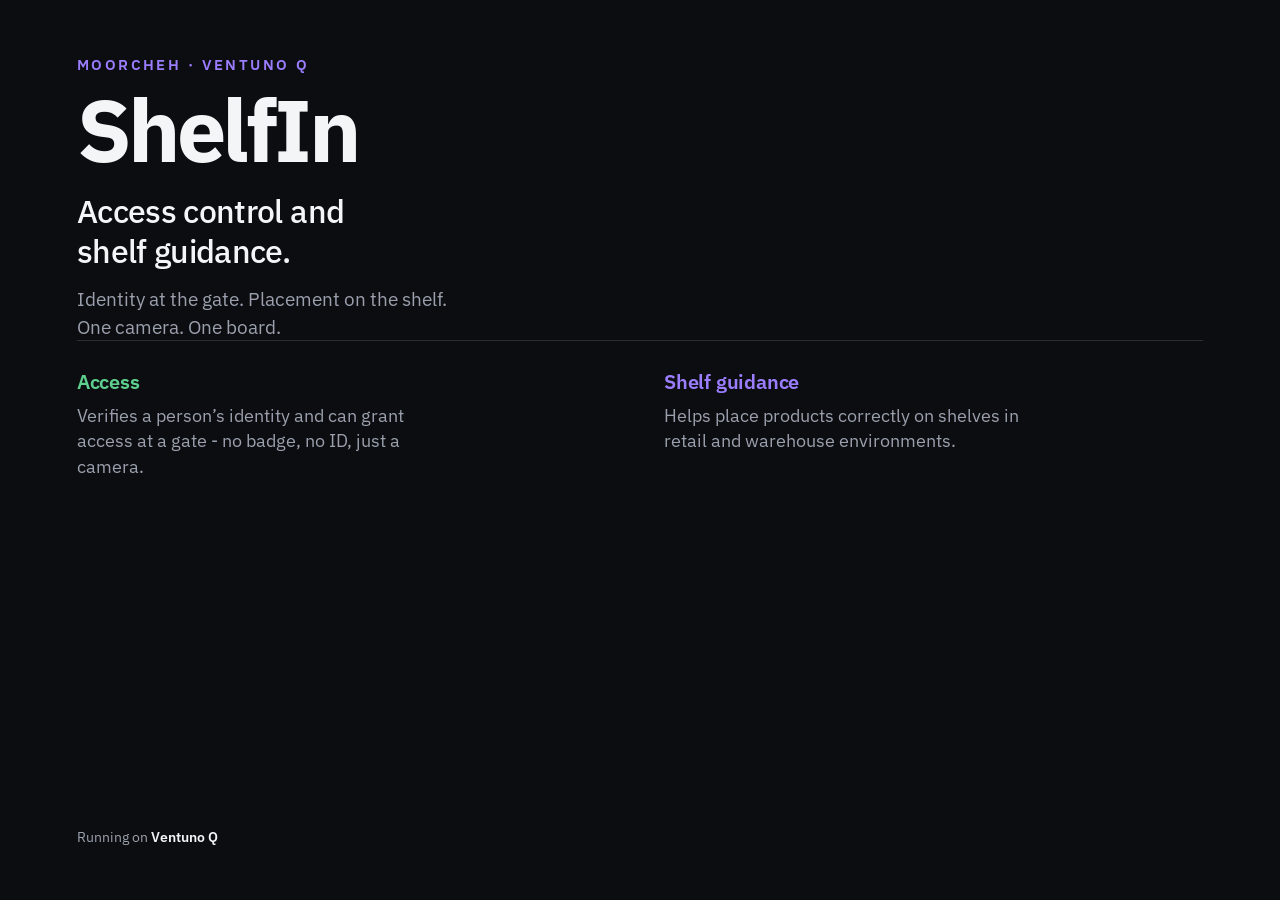
==== docs/shelfin-intro.html @ 7ddf2696 "Add ShelfIn app content: access control and shelf guidance on Ventuno Q. Co-authored-by: Cursor <cur" ====
<!DOCTYPE html>
<html lang="en">
<head>
  <meta charset="UTF-8" />
  <meta name="viewport" content="width=device-width, initial-scale=1" />
  <title>ShelfIn — Presentation</title>
  <link rel="preconnect" href="https://fonts.googleapis.com" />
  <link rel="preconnect" href="https://fonts.gstatic.com" crossorigin />
  <link href="https://fonts.googleapis.com/css2?family=IBM+Plex+Sans:wght@400;500;600;700&display=swap" rel="stylesheet" />
  <style>
    :root {
      --bg: #0c0d10;
      --text: #f4f5f7;
      --muted: #9aa0ad;
      --line: #2a2d36;
      --accent: #9b7dff;
      --ok: #5ecf8e;
    }

    * { box-sizing: border-box; margin: 0; padding: 0; }

    html, body {
      height: 100%;
      overflow: hidden;
      background: var(--bg);
      color: var(--text);
      font-family: "IBM Plex Sans", system-ui, sans-serif;
    }

    .slide {
      height: 100%;
      max-width: 1280px;
      margin: 0 auto;
      padding: clamp(2rem, 6vh, 4rem) clamp(1.75rem, 6vw, 5rem);
      display: flex;
      flex-direction: column;
      justify-content: space-between;
    }

    .eyebrow {
      font-size: clamp(0.8rem, 1.2vw, 0.95rem);
      font-weight: 600;
      letter-spacing: 0.16em;
      text-transform: uppercase;
      color: var(--accent);
    }

    .title {
      margin-top: 0.85rem;
      font-size: clamp(3rem, 8vw, 5.5rem);
      font-weight: 700;
      letter-spacing: -0.04em;
      line-height: 0.95;
    }

    .headline {
      margin-top: 1.25rem;
      font-size: clamp(1.35rem, 2.8vw, 2rem);
      font-weight: 500;
      letter-spacing: -0.02em;
      line-height: 1.25;
      max-width: 18ch;
    }

    .support {
      margin-top: 0.85rem;
      font-size: clamp(1rem, 1.6vw, 1.2rem);
      line-height: 1.45;
      color: var(--muted);
      max-width: 36ch;
    }

    .points {
      display: grid;
      grid-template-columns: 1fr 1fr;
      gap: clamp(1.5rem, 4vw, 3rem);
      border-top: 1px solid var(--line);
      padding-top: clamp(1.25rem, 3vh, 2rem);
    }

    .point strong {
      display: block;
      font-size: clamp(1.05rem, 1.8vw, 1.25rem);
      font-weight: 600;
      margin-bottom: 0.45rem;
      letter-spacing: -0.01em;
    }

    .point.access strong { color: var(--ok); }
    .point.shelf strong { color: var(--accent); }

    .point p {
      font-size: clamp(0.95rem, 1.4vw, 1.1rem);
      line-height: 1.45;
      color: var(--muted);
      max-width: 34ch;
    }

    .board {
      margin-top: auto;
      padding-top: 1.5rem;
      font-size: 0.9rem;
      color: var(--muted);
    }

    .board b {
      color: var(--text);
      font-weight: 600;
    }

    @media (max-width: 700px) {
      .points { grid-template-columns: 1fr; }
      .headline { max-width: none; }
    }
  </style>
</head>
<body>
  <div class="slide">
    <header>
      <p class="eyebrow">Moorcheh · Ventuno Q</p>
      <h1 class="title">ShelfIn</h1>
      <p class="headline">Access control and shelf guidance.</p>
      <p class="support">
        Identity at the gate. Placement on the shelf.
        One camera. One board.
      </p>
    </header>

    <section class="points">
      <article class="point access">
        <strong>Access</strong>
        <p>Verifies a person’s identity and can grant access at a gate - no badge, no ID, just a camera.</p>
      </article>
      <article class="point shelf">
        <strong>Shelf guidance</strong>
        <p>Helps place products correctly on shelves in retail and warehouse environments.</p>
      </article>
    </section>

    <p class="board">Running on <b>Ventuno Q</b></p>
  </div>
</body>
</html>
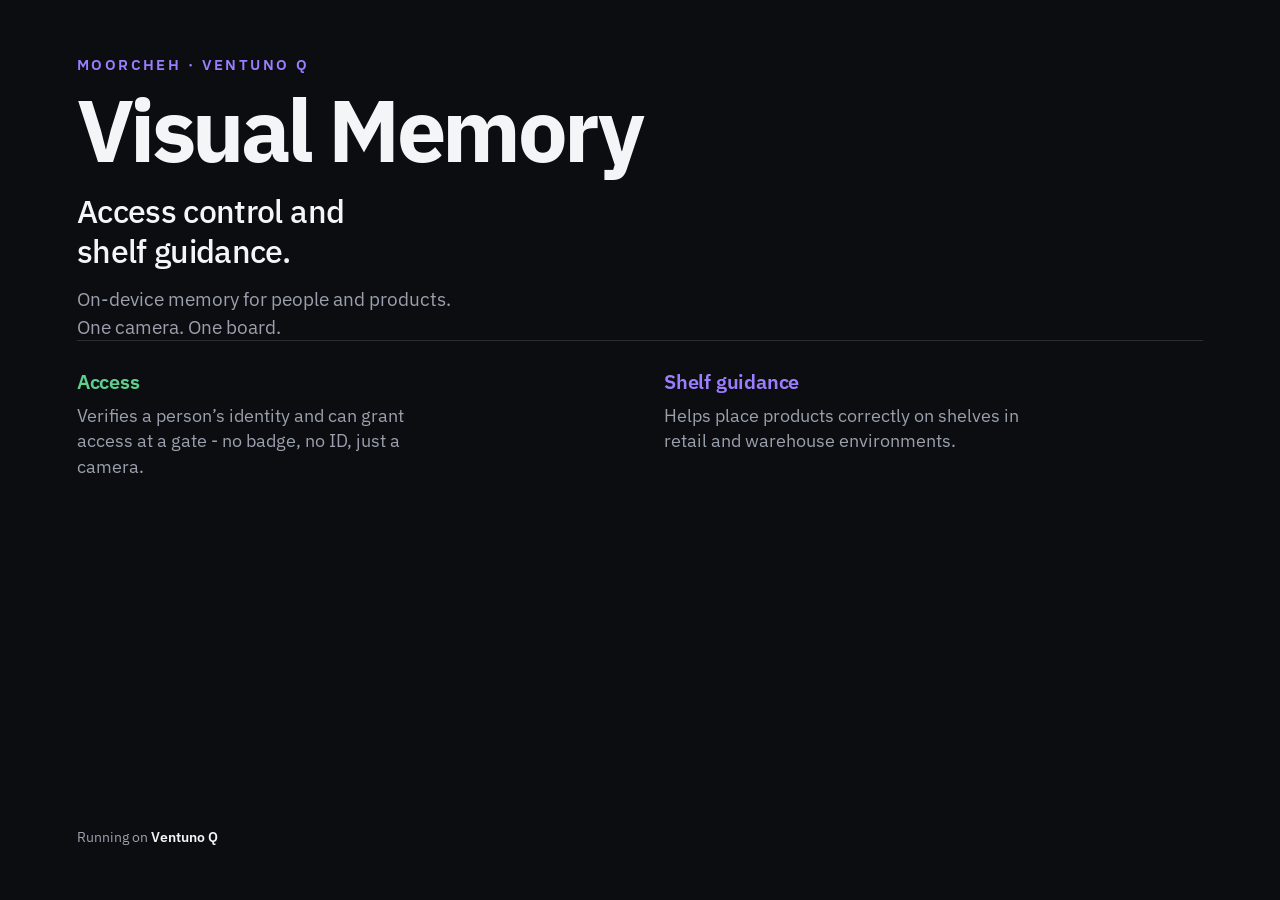
==== commit c6408421: "Rename project from ShelfIn to Visual Memory, updating documentation, scripts, and code references a" ====
--- a/docs/shelfin-intro.html
+++ b/docs/shelfin-intro.html
@@ -3,7 +3,7 @@
 <head>
   <meta charset="UTF-8" />
   <meta name="viewport" content="width=device-width, initial-scale=1" />
-  <title>ShelfIn — Presentation</title>
+  <title>Visual Memory - Presentation</title>
   <link rel="preconnect" href="https://fonts.googleapis.com" />
   <link rel="preconnect" href="https://fonts.gstatic.com" crossorigin />
   <link href="https://fonts.googleapis.com/css2?family=IBM+Plex+Sans:wght@400;500;600;700&display=swap" rel="stylesheet" />
@@ -118,10 +118,10 @@
   <div class="slide">
     <header>
       <p class="eyebrow">Moorcheh · Ventuno Q</p>
-      <h1 class="title">ShelfIn</h1>
+      <h1 class="title">Visual Memory</h1>
       <p class="headline">Access control and shelf guidance.</p>
       <p class="support">
-        Identity at the gate. Placement on the shelf.
+        On-device memory for people and products.
         One camera. One board.
       </p>
     </header>
